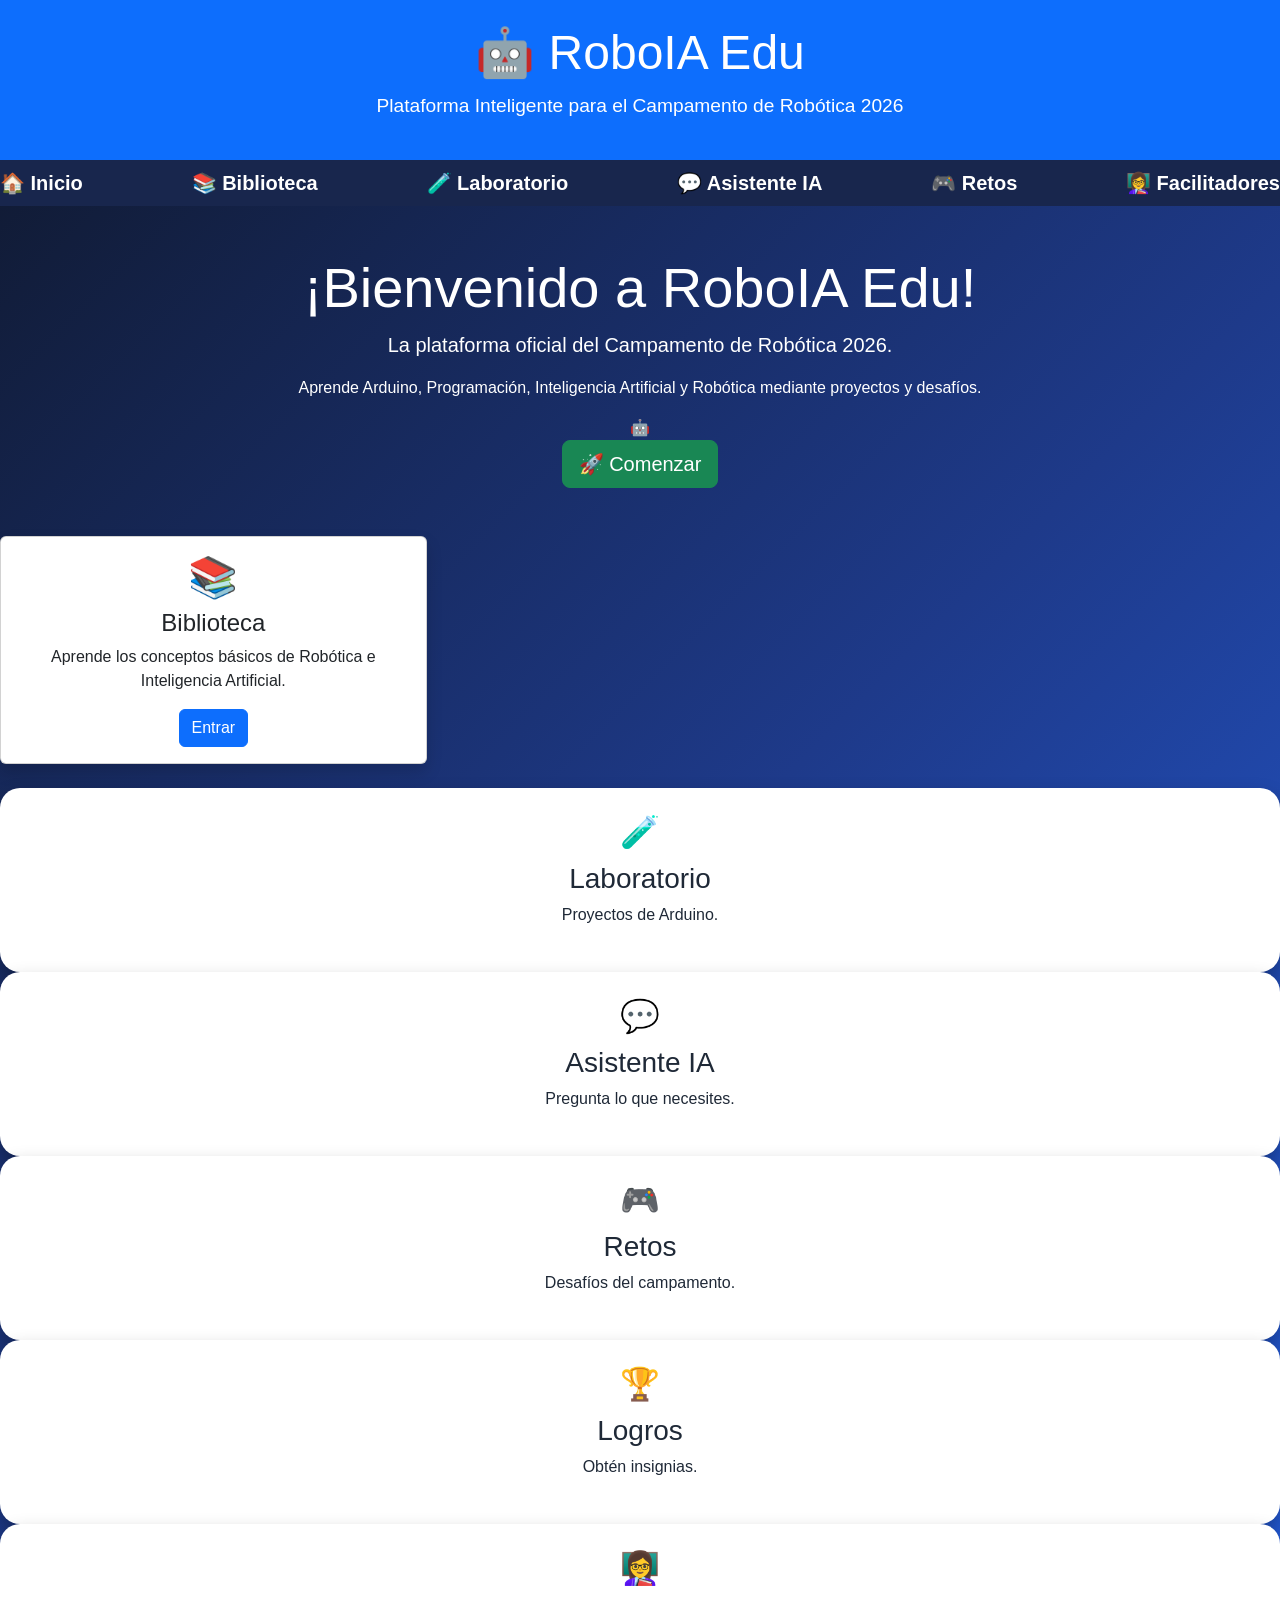
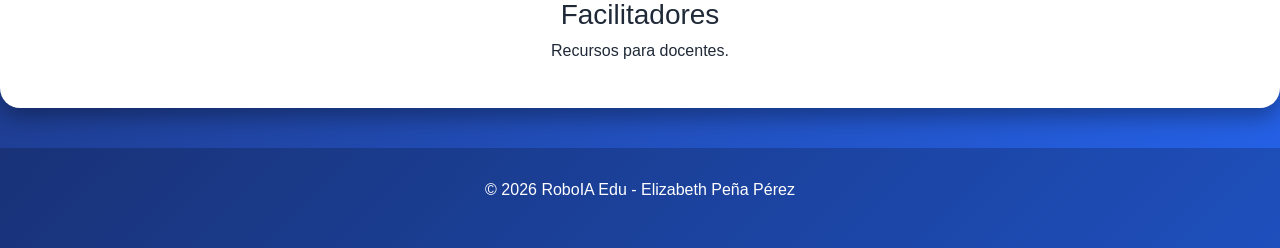
==== index.html @ e26d6e1f "Update button styling and add robot emoji" ====
<!DOCTYPE html>
<html lang="es">
<head>

<meta charset="UTF-8">
<meta name="viewport" content="width=device-width, initial-scale=1.0">
<link href="https://cdn.jsdelivr.net/npm/bootstrap@5.3.7/dist/css/bootstrap.min.css" rel="stylesheet">
<link href="https://cdn.jsdelivr.net/npm/bootstrap@5.3.7/dist/css/bootstrap.min.css" rel="stylesheet">
<title>RoboIA Edu</title>

<link rel="stylesheet" href="estilos.css">

</head>

<body>

<header class="bg-primary text-white text-center p-4">

    <h1>🤖 RoboIA Edu</h1>

    <p>Plataforma Inteligente para el Campamento de Robótica 2026</p>

</header>
<nav class="navbar">
    <a href="index.html">🏠 Inicio</a>
    <a href="biblioteca.html">📚 Biblioteca</a>
    <a href="laboratorio.html">🧪 Laboratorio</a>
    <a href="asistente.html">💬 Asistente IA</a>
    <a href="retos.html">🎮 Retos</a>
    <a href="facilitadores.html">👩‍🏫 Facilitadores</a>
</nav>
<section class="container text-center py-5">

    <h2 class="display-4">¡Bienvenido a RoboIA Edu!</h2>

    <p class="lead">
        La plataforma oficial del Campamento de Robótica 2026.
    </p>

    <p>
        Aprende Arduino, Programación, Inteligencia Artificial y Robótica mediante proyectos y desafíos.
    </p>
<div class="robot">
    🤖
</div>
    <button class="btn btn-success btn-lg" onclick="iniciarChat()">
        🚀 Comenzar
    </button>

</section>

<section class="menu">

<div class="col-md-4 mb-4">
    <div class="card shadow h-100">

        <div class="card-body text-center">

            <h1>📚</h1>

            <h4>Biblioteca</h4>

            <p>
                Aprende los conceptos básicos de Robótica e Inteligencia Artificial.
            </p>

            <a href="biblioteca.html" class="btn btn-primary">
                Entrar
            </a>

        </div>

    </div>
</div>

<div class="tarjeta">
<h2>🧪</h2>
<h3>Laboratorio</h3>
<p>Proyectos de Arduino.</p>
</div>

<div class="tarjeta">
<h2>💬</h2>
<h3>Asistente IA</h3>
<p>Pregunta lo que necesites.</p>
</div>

<div class="tarjeta">
<h2>🎮</h2>
<h3>Retos</h3>
<p>Desafíos del campamento.</p>
</div>

<div class="tarjeta">
<h2>🏆</h2>
<h3>Logros</h3>
<p>Obtén insignias.</p>
</div>

<div class="tarjeta">
<h2>👩‍🏫</h2>
<h3>Facilitadores</h3>
<p>Recursos para docentes.</p>
</div>

</section>

<footer>

<p>© 2026 RoboIA Edu - Elizabeth Peña Pérez</p>

</footer>

<script src="script.js"></script>

</body>
</html>
---- estilos.css ----
/* ==========================
   ESTILO GENERAL
========================== */

*{
    margin:0;
    padding:0;
    box-sizing:border-box;
}

body{
    font-family: Arial, Helvetica, sans-serif;
    background: linear-gradient(135deg,#0f172a,#1e3a8a,#2563eb);
    color:white;
    min-height:100vh;
}

/* ==========================
   ENCABEZADO
========================== */

header{
    text-align:center;
    padding:40px;
}

header h1{
    font-size:3rem;
}

header p{
    margin-top:10px;
    font-size:1.2rem;
}

/* ==========================
   CONTENEDOR
========================== */

.contenedor{
    width:90%;
    max-width:1200px;
    margin:auto;

    display:grid;
    grid-template-columns:repeat(auto-fit,minmax(250px,1fr));
    gap:25px;
    padding:30px;
}

/* ==========================
   TARJETAS
========================== */

.tarjeta{

    background:white;
    color:#1f2937;

    border-radius:20px;

    padding:25px;

    text-align:center;

    transition:0.4s;

    box-shadow:0 10px 20px rgba(0,0,0,.3);
}

.tarjeta:hover{

    transform:translateY(-10px);

    box-shadow:0 20px 40px rgba(0,0,0,.4);
}

.tarjeta img{

    width:90px;

    margin-bottom:15px;
}

.tarjeta h2{

    margin-bottom:10px;
}

.tarjeta p{

    margin-bottom:20px;

    line-height:1.5;
}

/* ==========================
   BOTÓN
========================== */

.boton{

    display:inline-block;

    background:#2563eb;

    color:white;

    text-decoration:none;

    padding:12px 25px;

    border-radius:50px;

    font-weight:bold;

    transition:.3s;
}

.boton:hover{

    background:#1d4ed8;

    transform:scale(1.05);
}

/* ==========================
   PIE DE PÁGINA
========================== */

footer{

    text-align:center;

    padding:30px;

    margin-top:40px;

    background:rgba(0,0,0,.2);
}
nav{
    background:#18264d;
    display:flex;
    justify-content:center;
    gap:45px;
    padding:18px;
    flex-wrap:wrap;
}

nav a{
    color:white;
    text-decoration:none;
    font-size:20px;
    font-weight:bold;
    transition:.3s;
}

nav a:hover{
    color:#00e5ff;
}
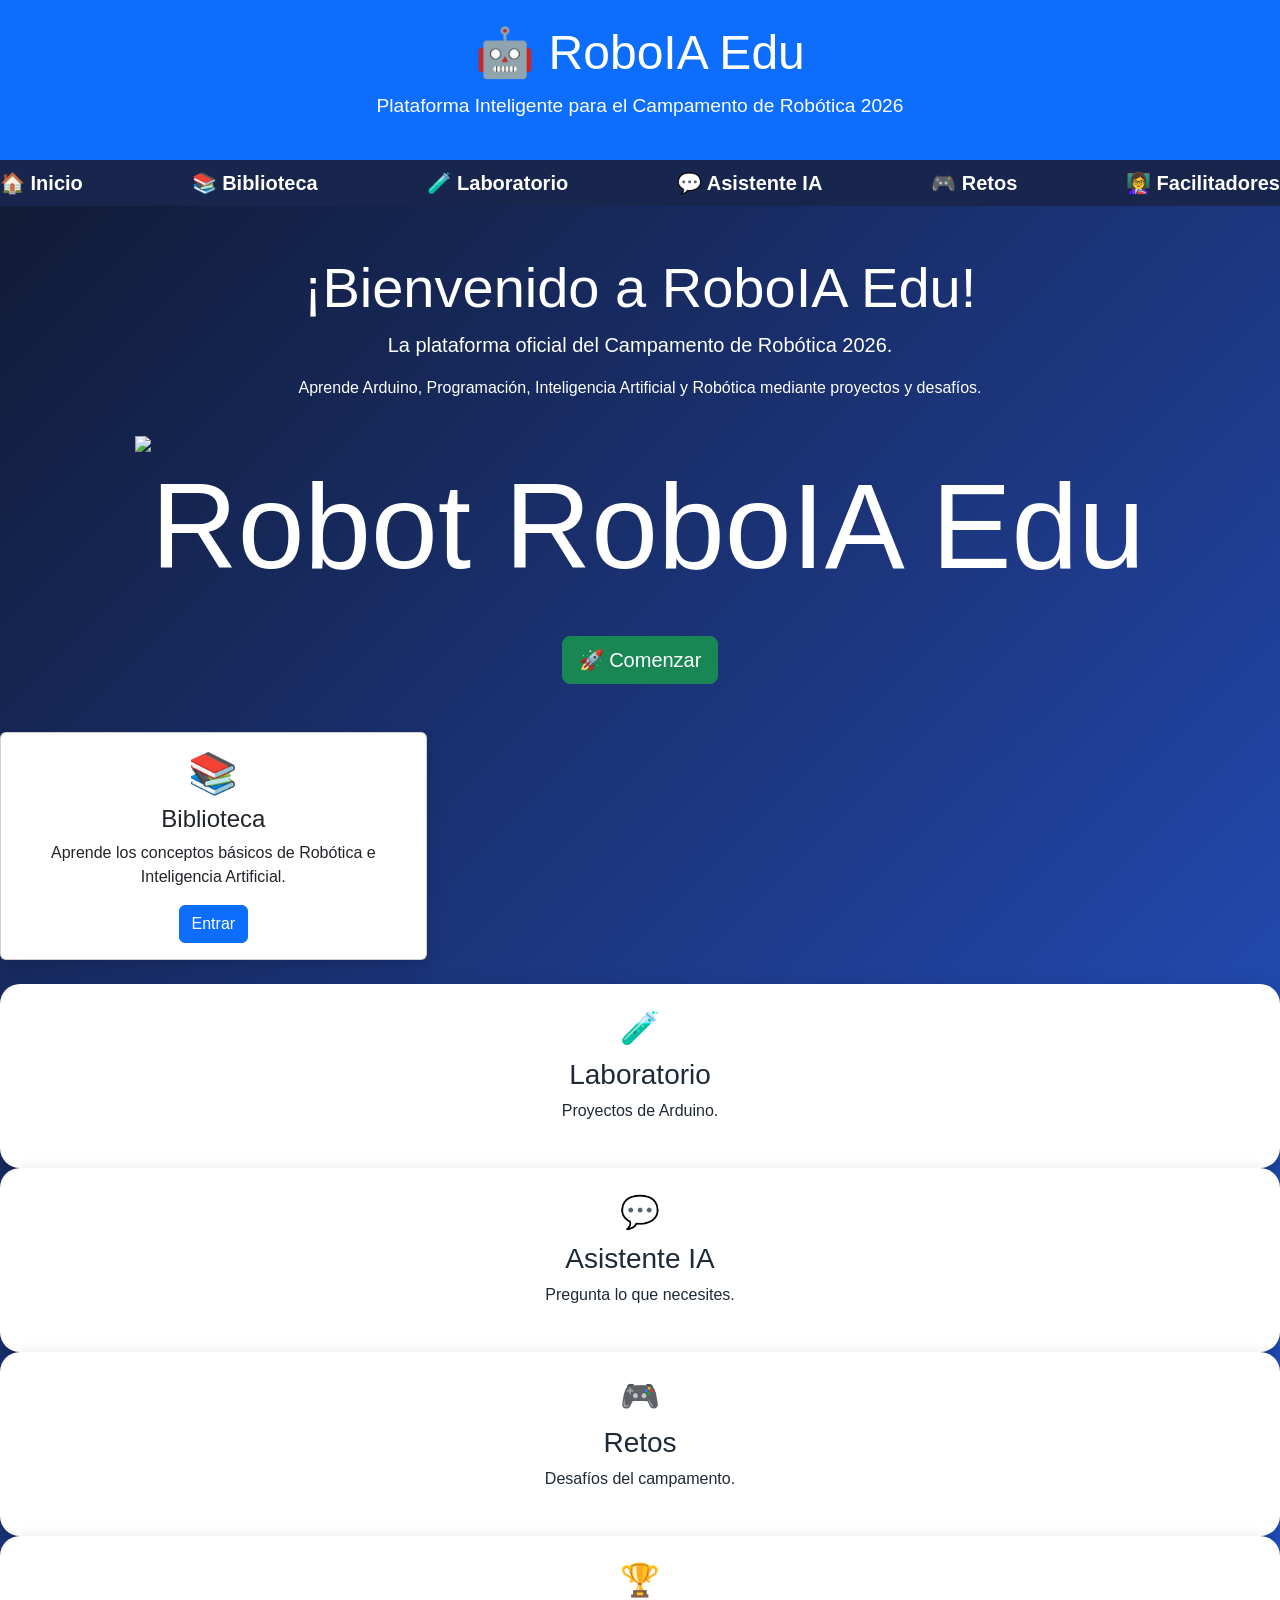
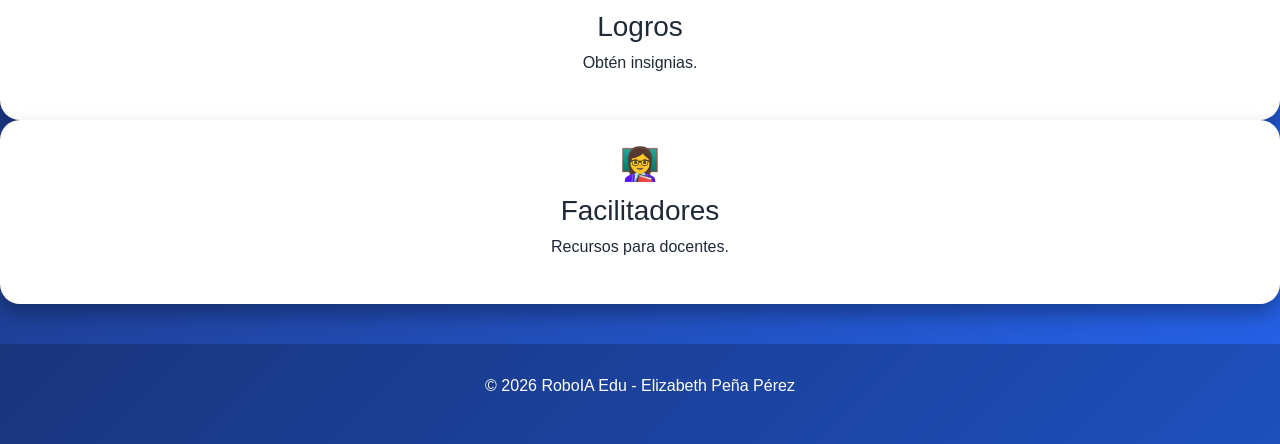
==== commit 16858b15: "Replace robot emoji with robot image" ====
--- a/index.html
+++ b/index.html
@@ -40,9 +40,7 @@
     <p>
         Aprende Arduino, Programación, Inteligencia Artificial y Robótica mediante proyectos y desafíos.
     </p>
-<div class="robot">
-    🤖
-</div>
+<img src="img/robot.png" class="robot" alt="Robot RoboIA Edu">
     <button class="btn btn-success btn-lg" onclick="iniciarChat()">
         🚀 Comenzar
     </button>
--- a/estilos.css
+++ b/estilos.css
@@ -158,3 +158,21 @@
 nav a:hover{
     color:#00e5ff;
 }
+.robot{
+    font-size:120px;
+    display:inline-block;
+    margin:20px auto;
+    text-align:center;
+    animation: flotar 1s infinite alternate;
+}
+}
+
+@keyframes flotar{
+    from{
+        transform: translateY(0px);
+    }
+
+    to{
+        transform: translateY(-50px);
+    }
+}
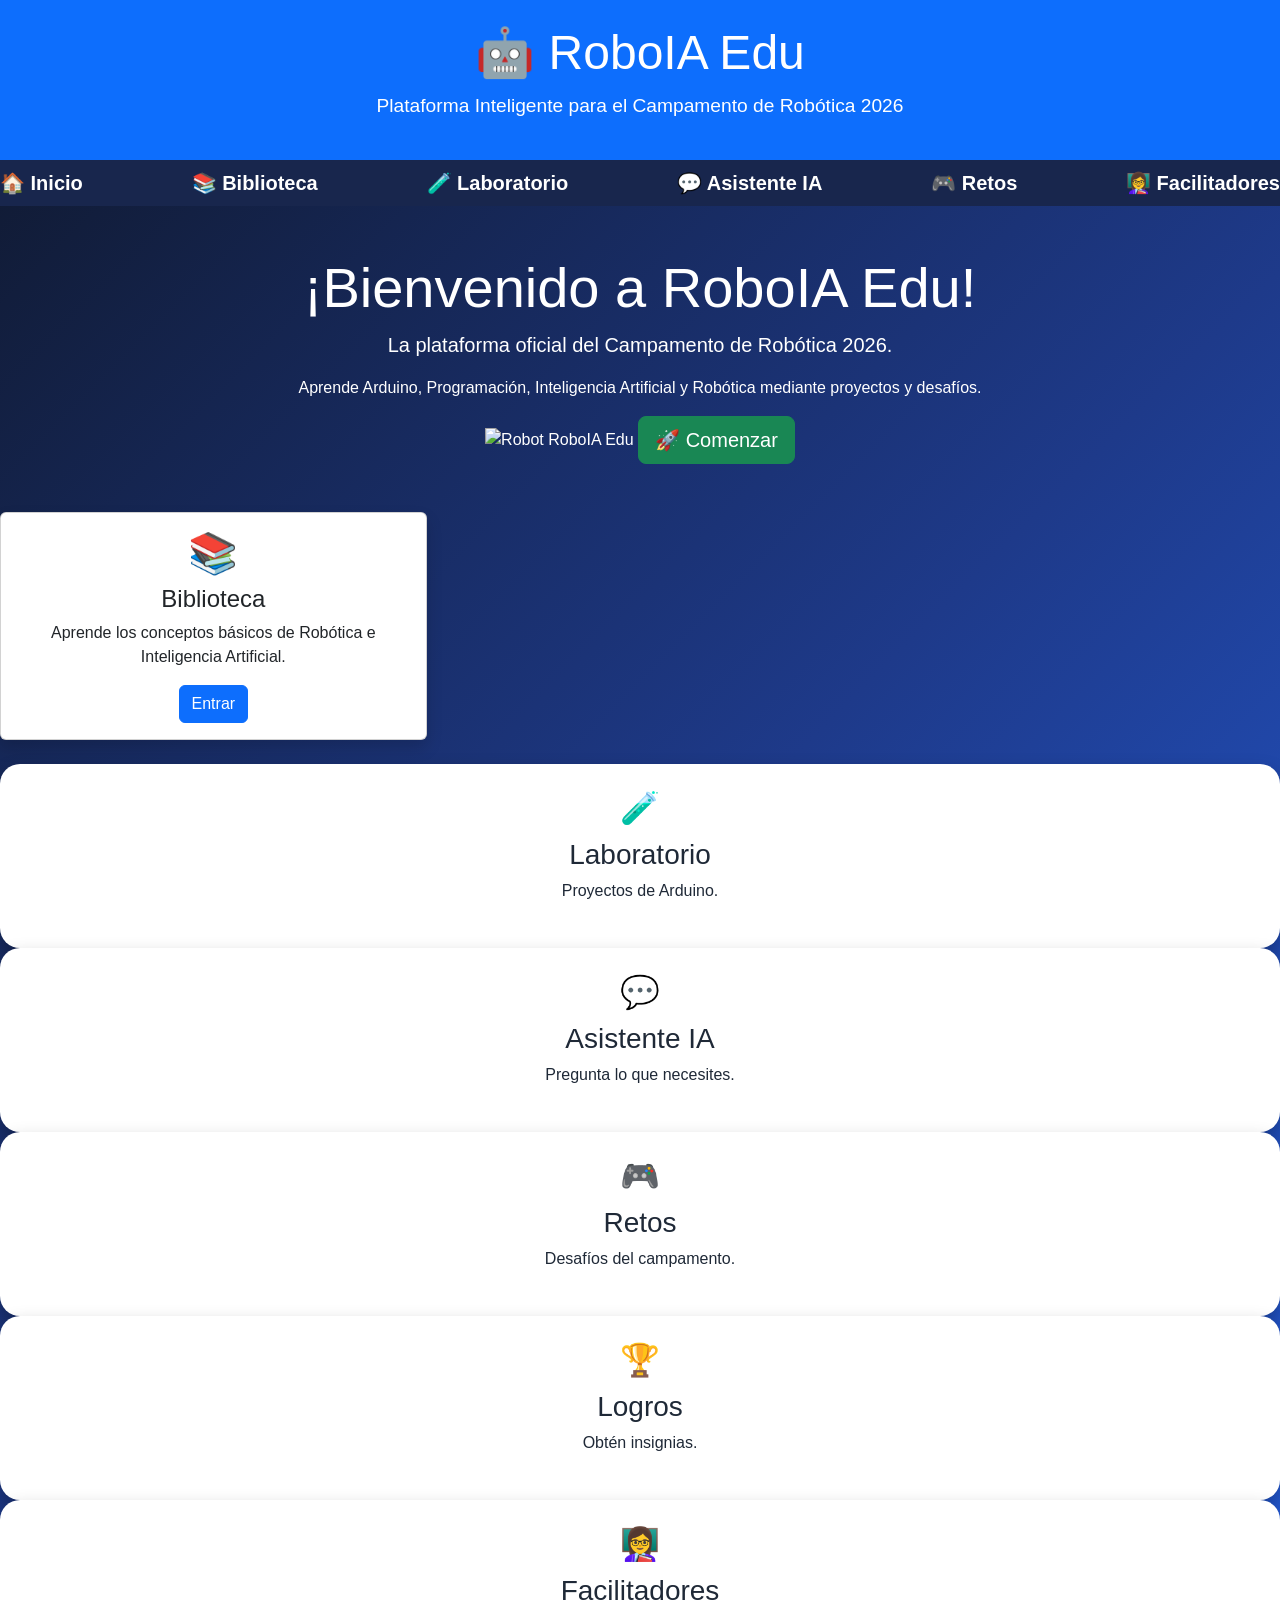
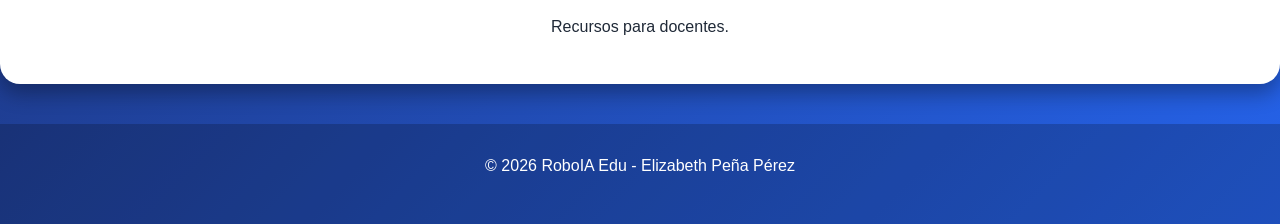
==== commit a1a9ab8a: "Update image source path for robot image" ====
--- a/index.html
+++ b/index.html
@@ -40,7 +40,7 @@
     <p>
         Aprende Arduino, Programación, Inteligencia Artificial y Robótica mediante proyectos y desafíos.
     </p>
-<img src="img/robot.png" class="robot" alt="Robot RoboIA Edu">
+<img src="imagen/robot.png" class="robot" alt="Robot RoboIA Edu">
     <button class="btn btn-success btn-lg" onclick="iniciarChat()">
         🚀 Comenzar
     </button>
--- a/estilos.css
+++ b/estilos.css
@@ -158,12 +158,19 @@
 nav a:hover{
     color:#00e5ff;
 }
-.robot{
-    font-size:120px;
-    display:inline-block;
-    margin:20px auto;
-    text-align:center;
-    animation: flotar 1s infinite alternate;
+@keyframes flotar{
+    0%{
+        transform: translateY(0);
+    }
+
+    50%{
+        transform: translateY(-15px);
+    }
+
+    100%{
+        transform: translateY(0);
+    }
+}
 }
 }
 
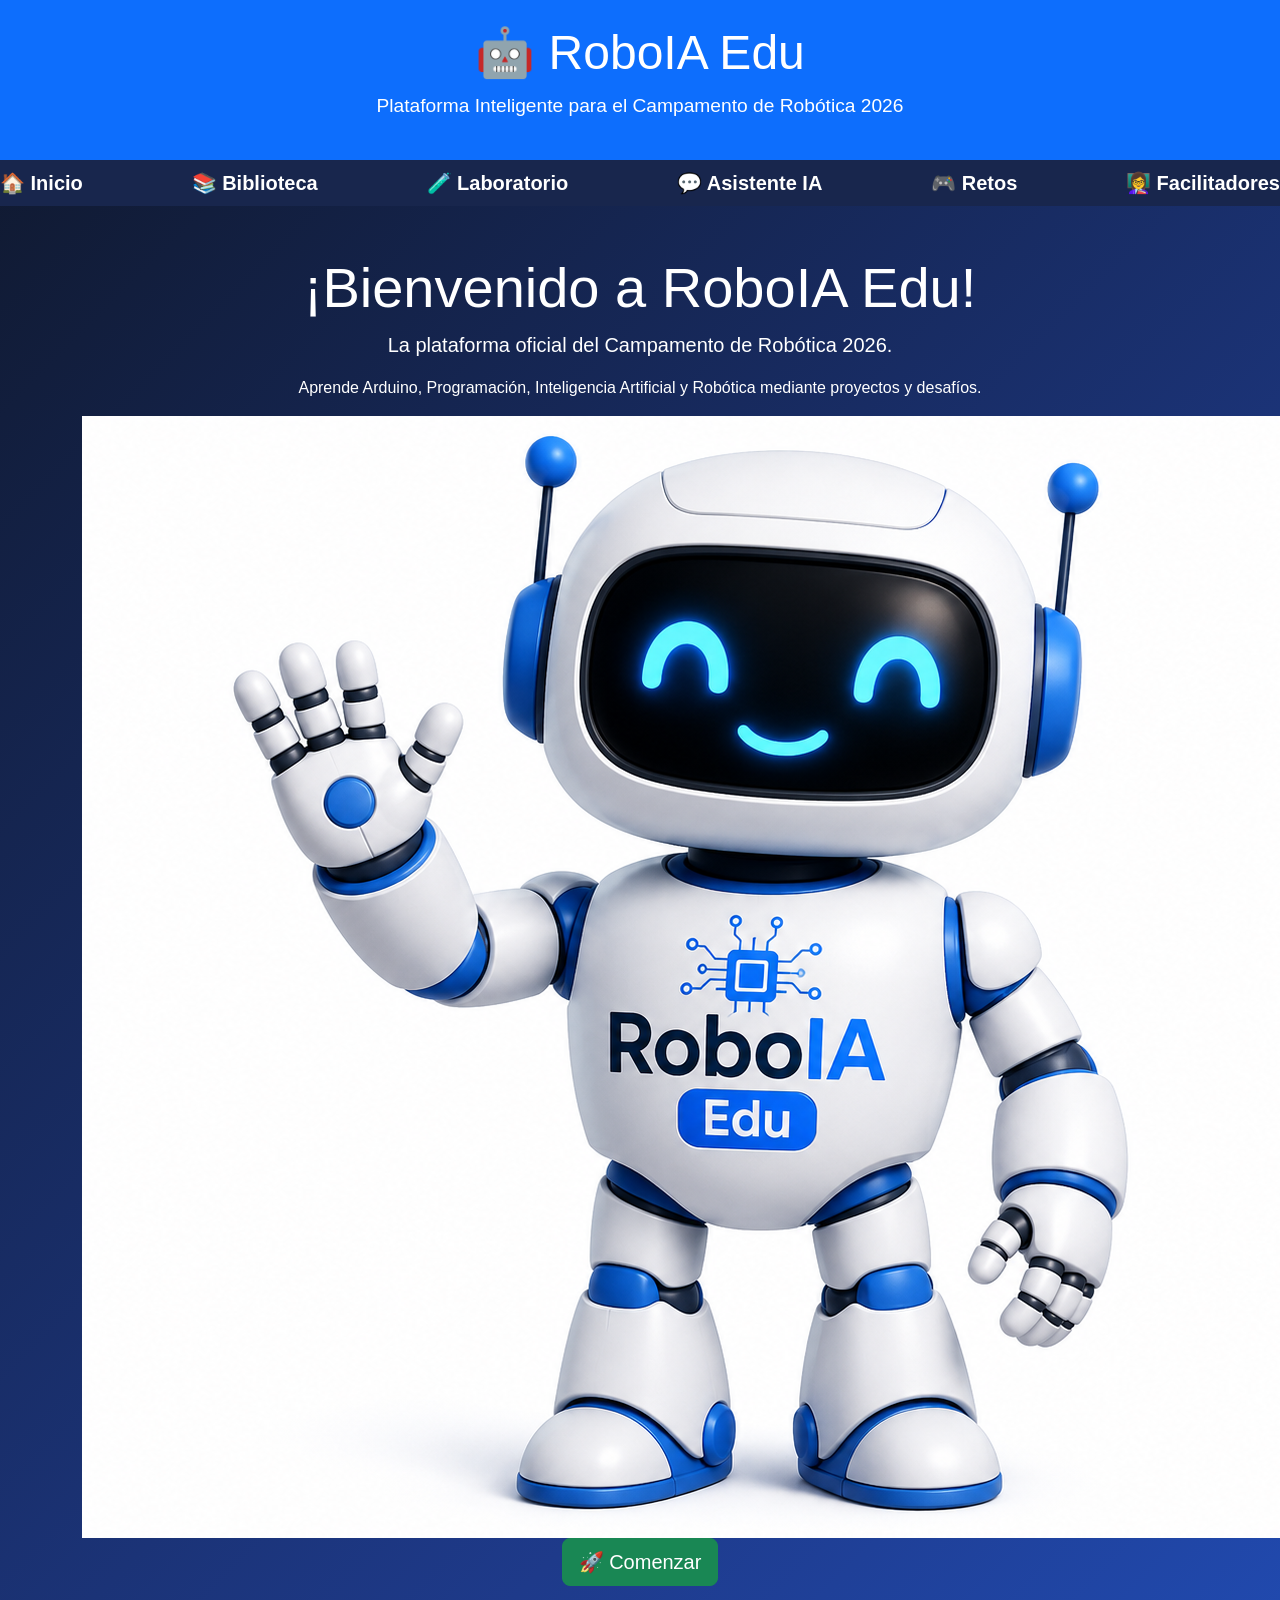
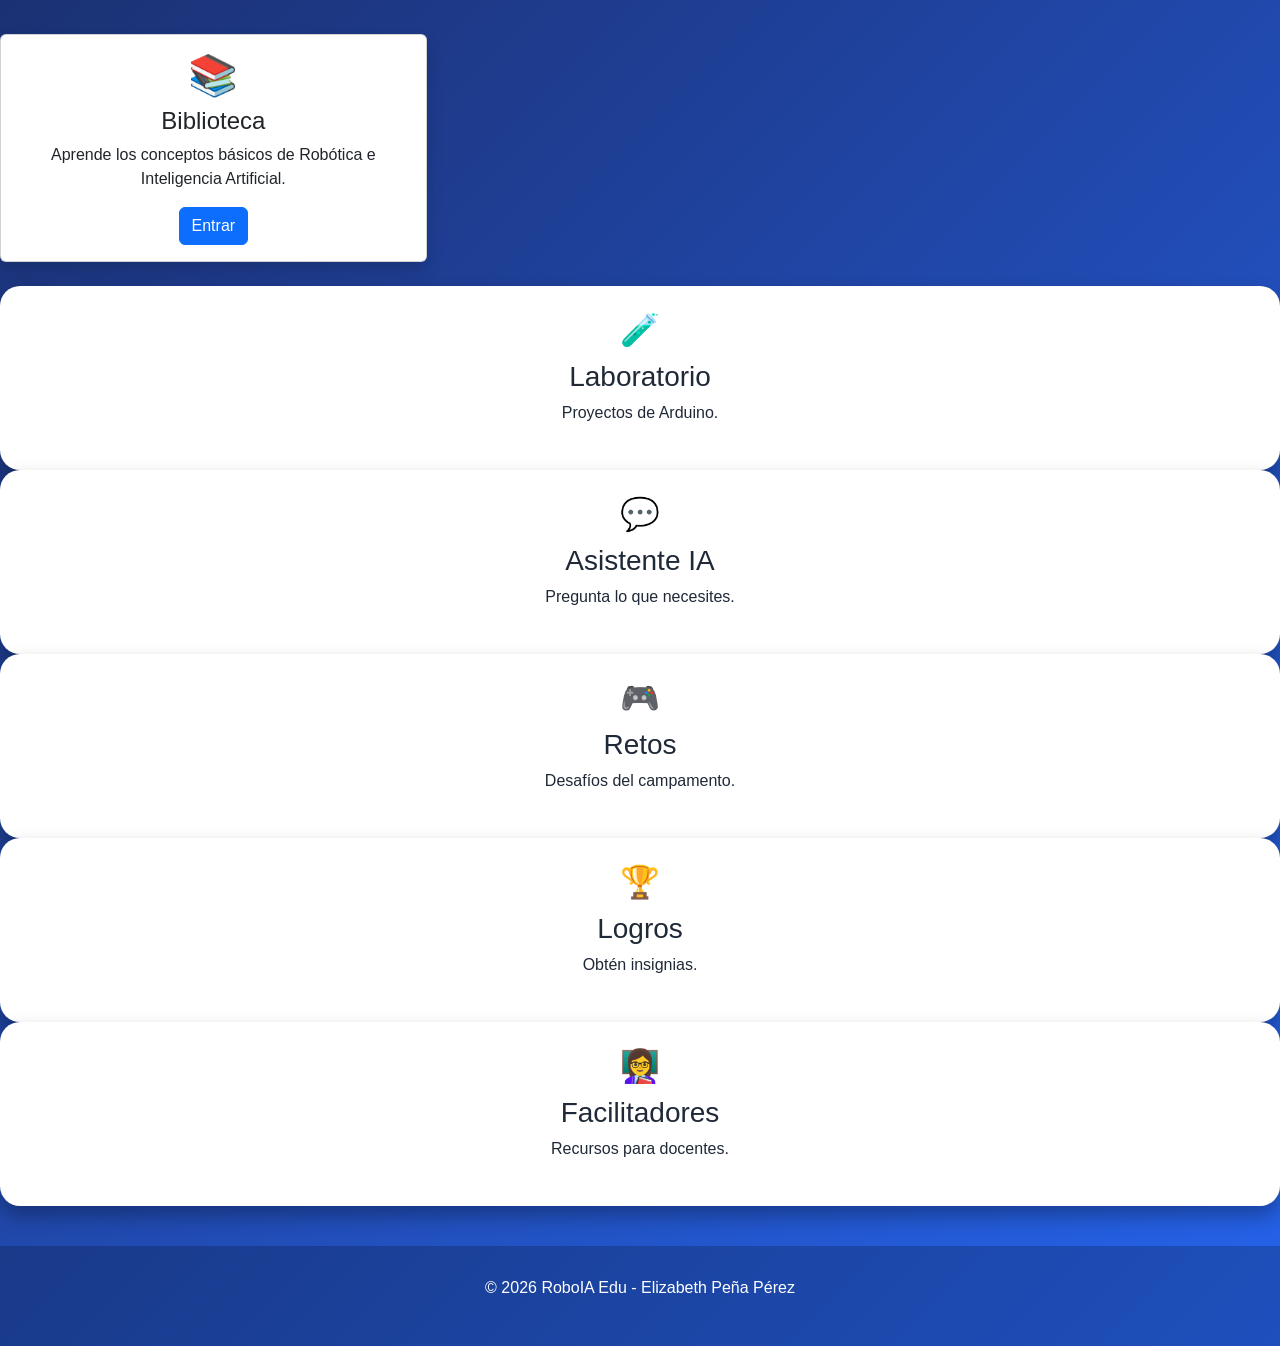
==== commit 44fdc918: "Correct image source extension in index.html Fix image source extension from '.png' to '.png.png'." ====
--- a/index.html
+++ b/index.html
@@ -40,7 +40,7 @@
     <p>
         Aprende Arduino, Programación, Inteligencia Artificial y Robótica mediante proyectos y desafíos.
     </p>
-<img src="imagen/robot.png" class="robot" alt="Robot RoboIA Edu">
+<img src="imagen/robot.png.png" class="robot" alt="Robot RoboIA Edu">
     <button class="btn btn-success btn-lg" onclick="iniciarChat()">
         🚀 Comenzar
     </button>
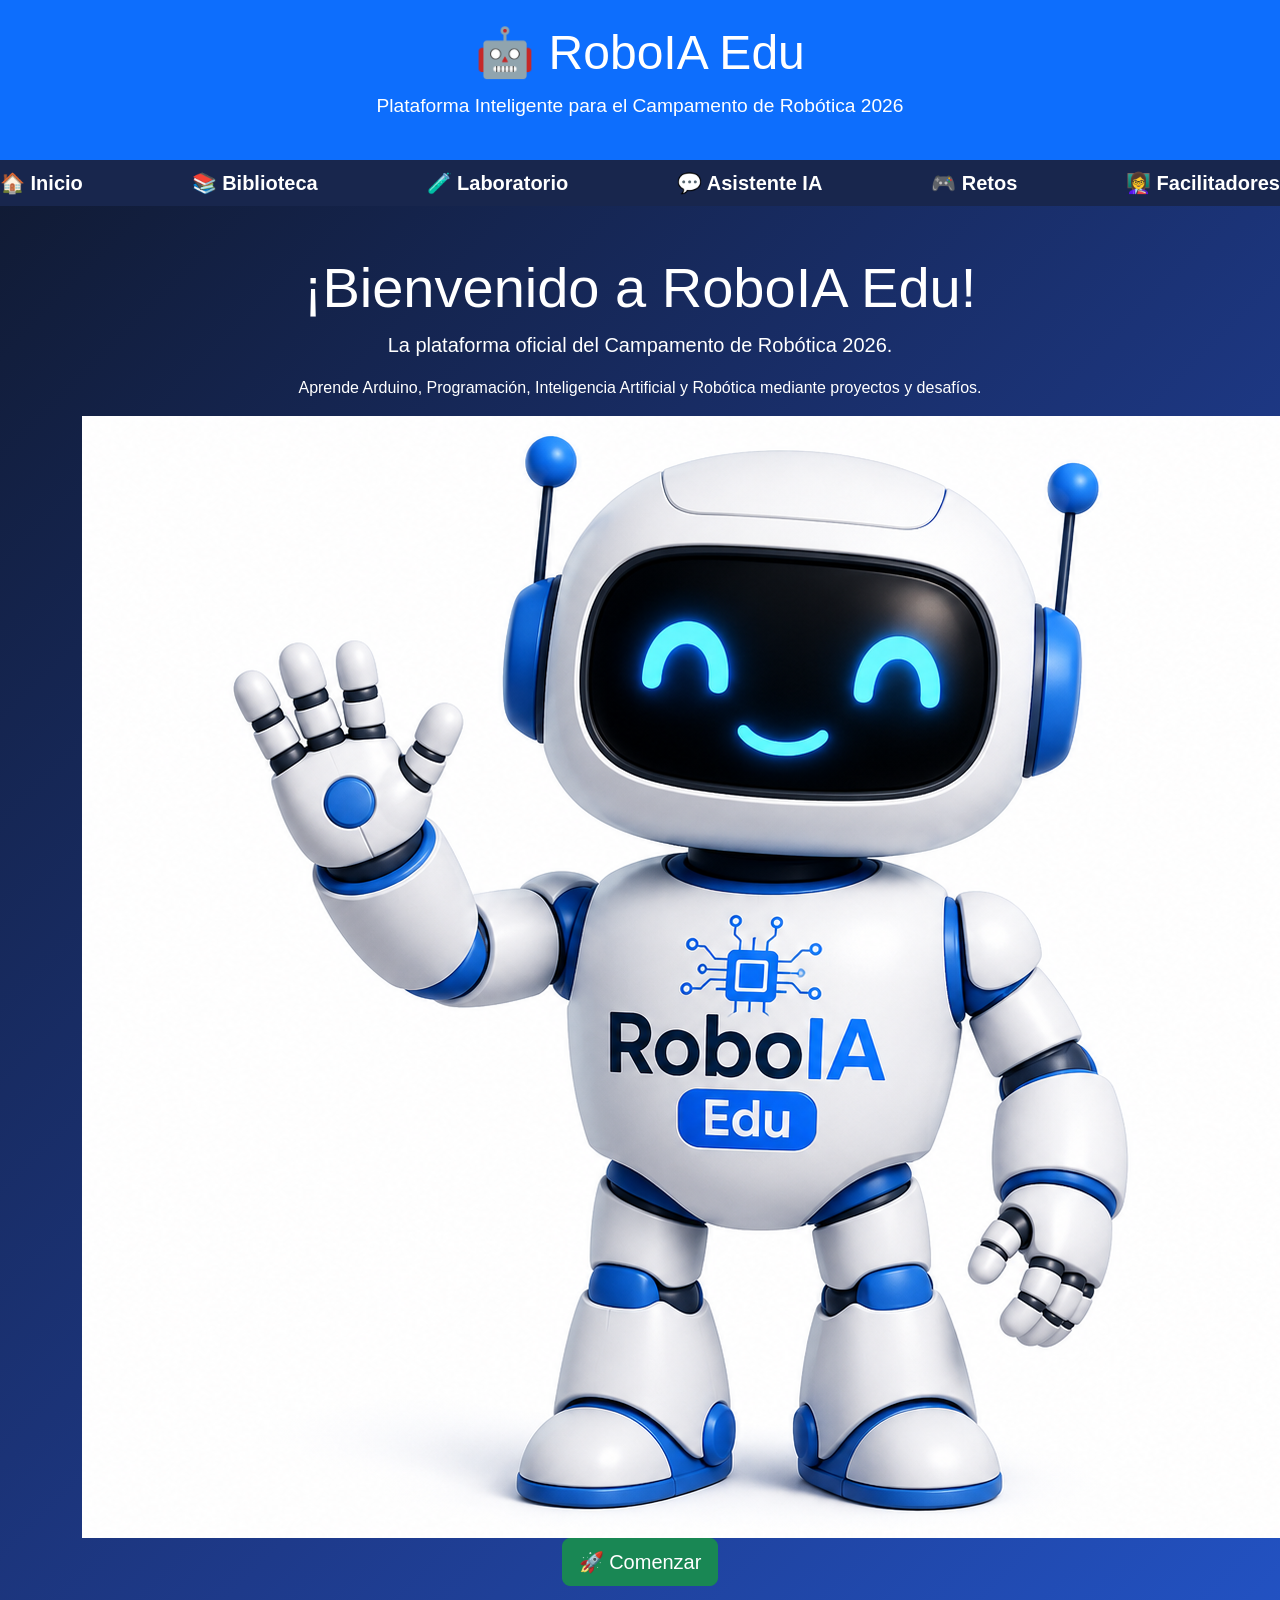
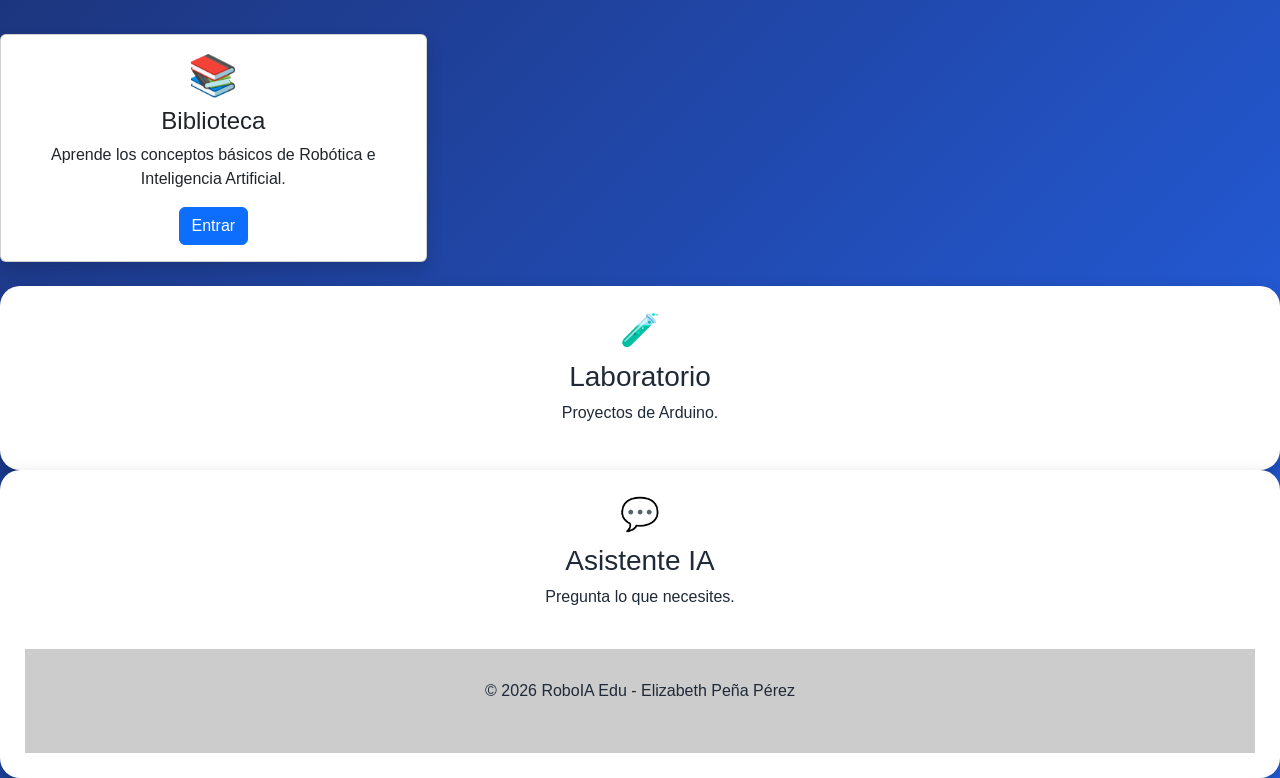
==== commit 6fa24e98: "Remove tarjeta sections from index.html Removed several tarjeta sections from index.html." ====
--- a/index.html
+++ b/index.html
@@ -81,27 +81,6 @@
 <h2>💬</h2>
 <h3>Asistente IA</h3>
 <p>Pregunta lo que necesites.</p>
-</div>
-
-<div class="tarjeta">
-<h2>🎮</h2>
-<h3>Retos</h3>
-<p>Desafíos del campamento.</p>
-</div>
-
-<div class="tarjeta">
-<h2>🏆</h2>
-<h3>Logros</h3>
-<p>Obtén insignias.</p>
-</div>
-
-<div class="tarjeta">
-<h2>👩‍🏫</h2>
-<h3>Facilitadores</h3>
-<p>Recursos para docentes.</p>
-</div>
-
-</section>
 
 <footer>
 
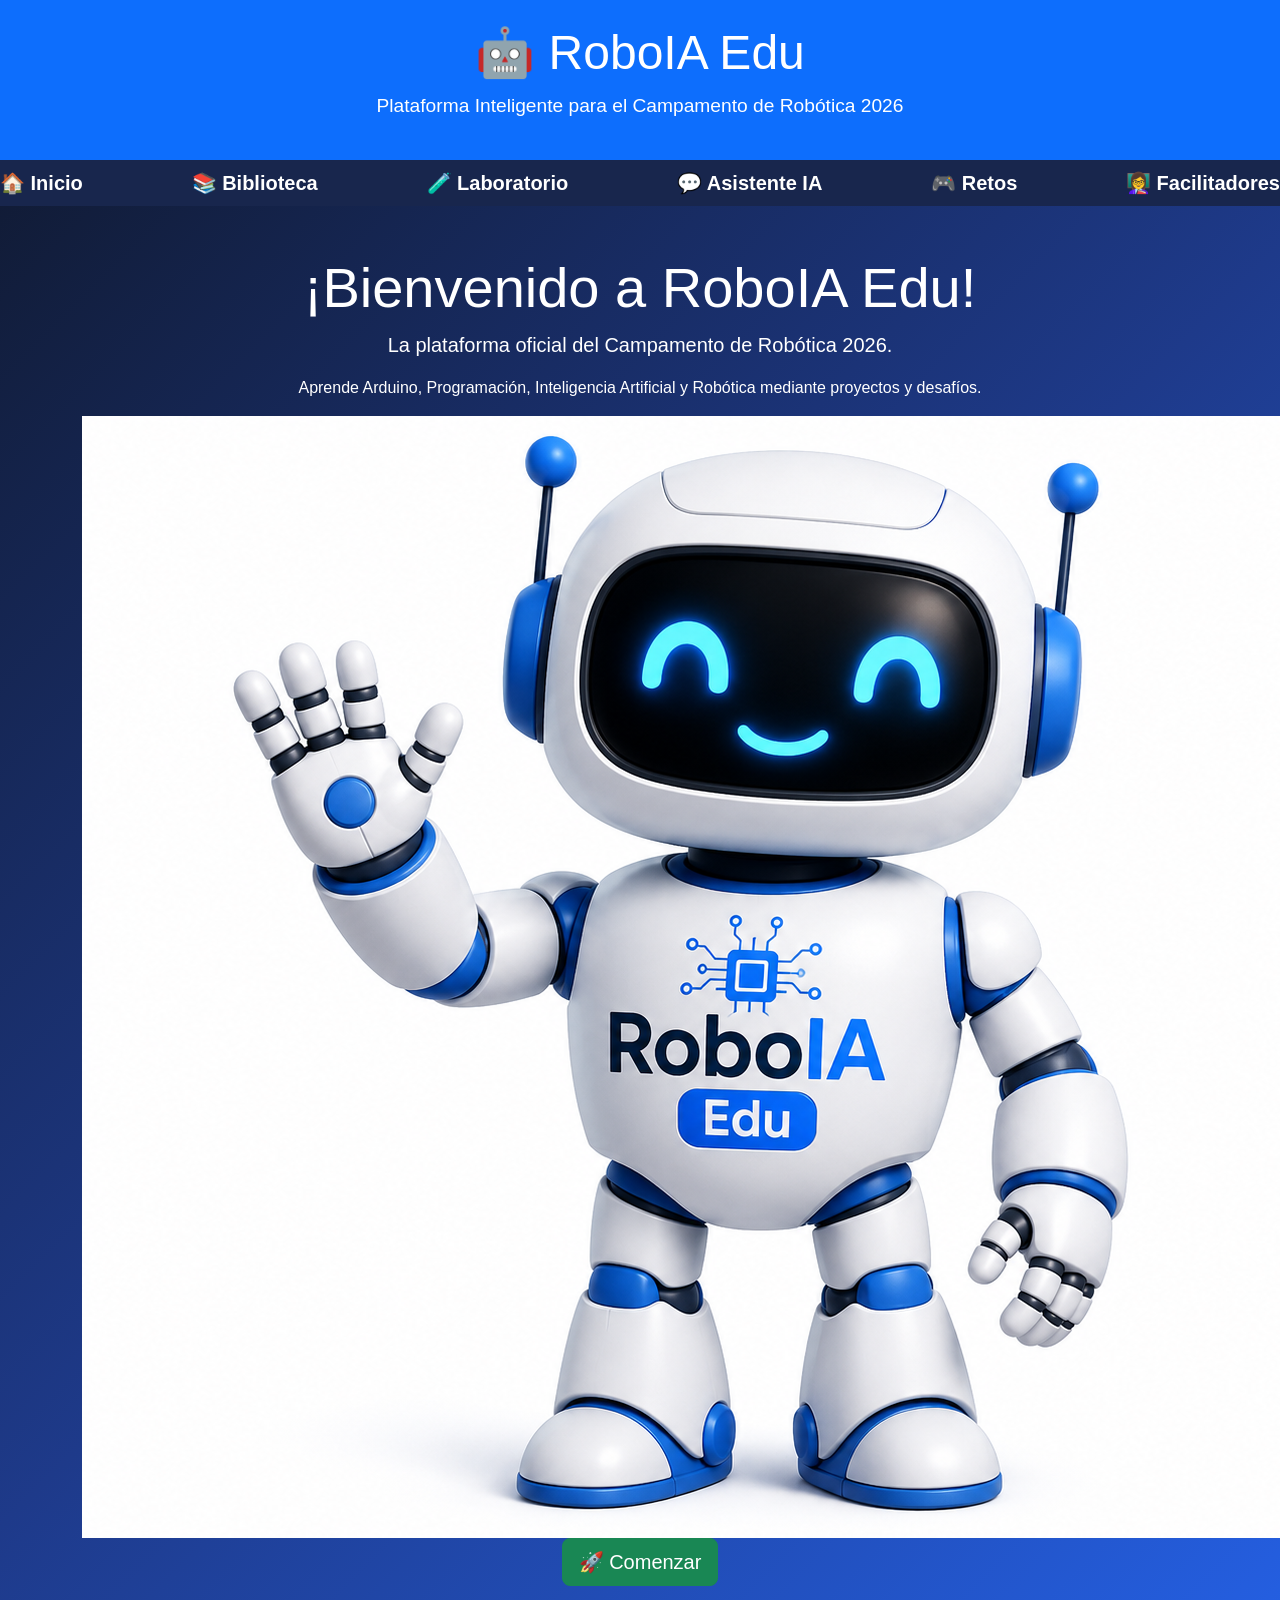
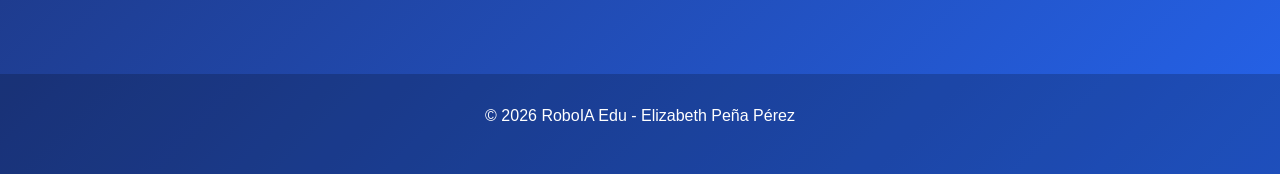
==== commit a69d6c4d: "Remove menu section from index.html" ====
--- a/index.html
+++ b/index.html
@@ -47,40 +47,6 @@
 
 </section>
 
-<section class="menu">
-
-<div class="col-md-4 mb-4">
-    <div class="card shadow h-100">
-
-        <div class="card-body text-center">
-
-            <h1>📚</h1>
-
-            <h4>Biblioteca</h4>
-
-            <p>
-                Aprende los conceptos básicos de Robótica e Inteligencia Artificial.
-            </p>
-
-            <a href="biblioteca.html" class="btn btn-primary">
-                Entrar
-            </a>
-
-        </div>
-
-    </div>
-</div>
-
-<div class="tarjeta">
-<h2>🧪</h2>
-<h3>Laboratorio</h3>
-<p>Proyectos de Arduino.</p>
-</div>
-
-<div class="tarjeta">
-<h2>💬</h2>
-<h3>Asistente IA</h3>
-<p>Pregunta lo que necesites.</p>
 
 <footer>
 
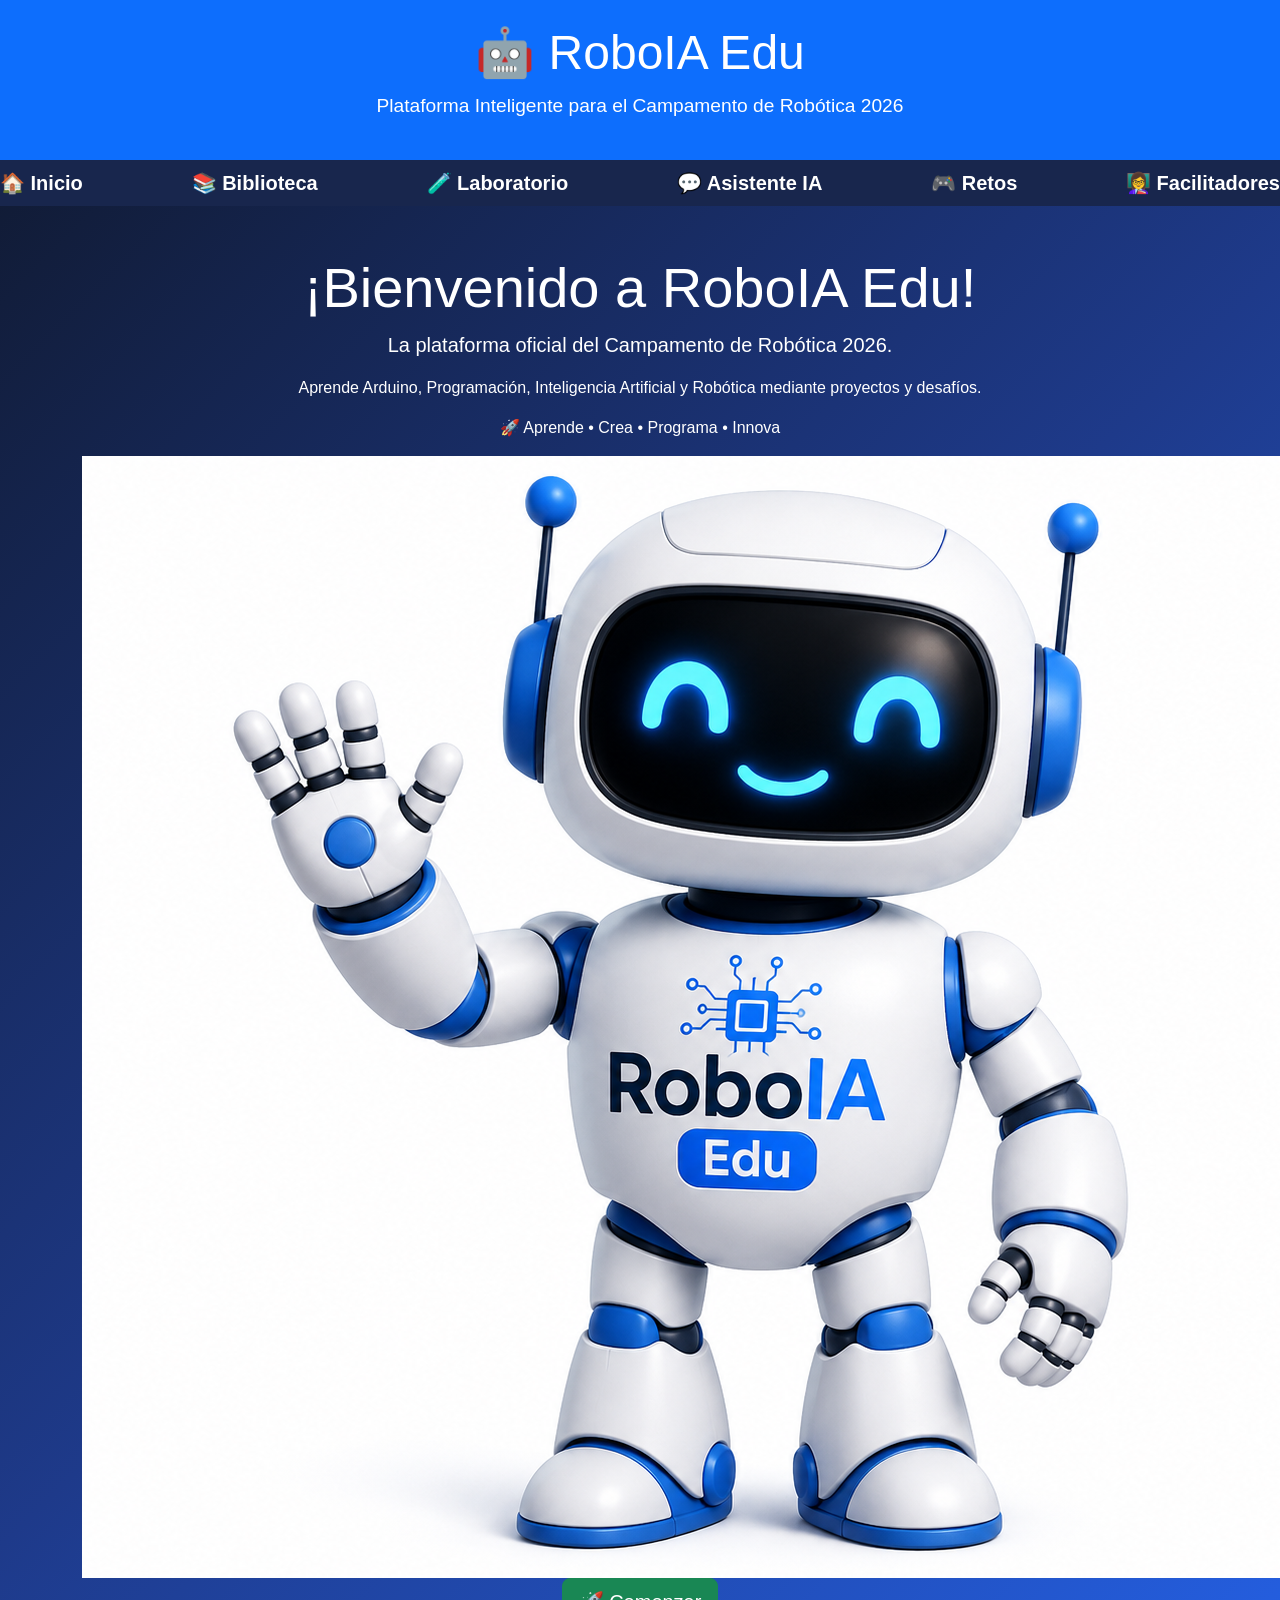
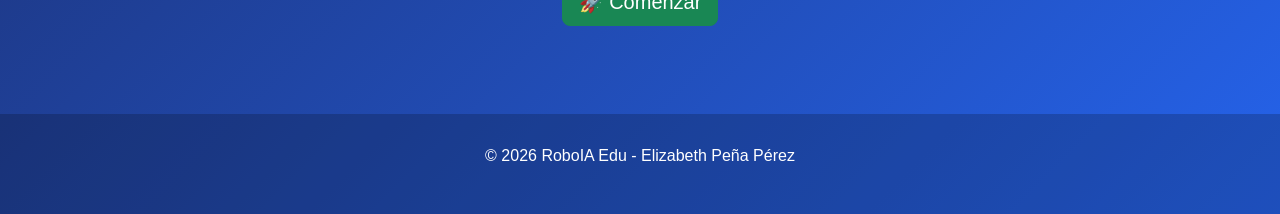
==== commit 709ea3b3: "Add motivational message paragraph to index.html Added a new paragraph with a motivational message." ====
--- a/index.html
+++ b/index.html
@@ -40,6 +40,9 @@
     <p>
         Aprende Arduino, Programación, Inteligencia Artificial y Robótica mediante proyectos y desafíos.
     </p>
+    <p class="mensaje">
+    🚀 Aprende • Crea • Programa • Innova
+</p>
 <img src="imagen/robot.png.png" class="robot" alt="Robot RoboIA Edu">
     <button class="btn btn-success btn-lg" onclick="iniciarChat()">
         🚀 Comenzar
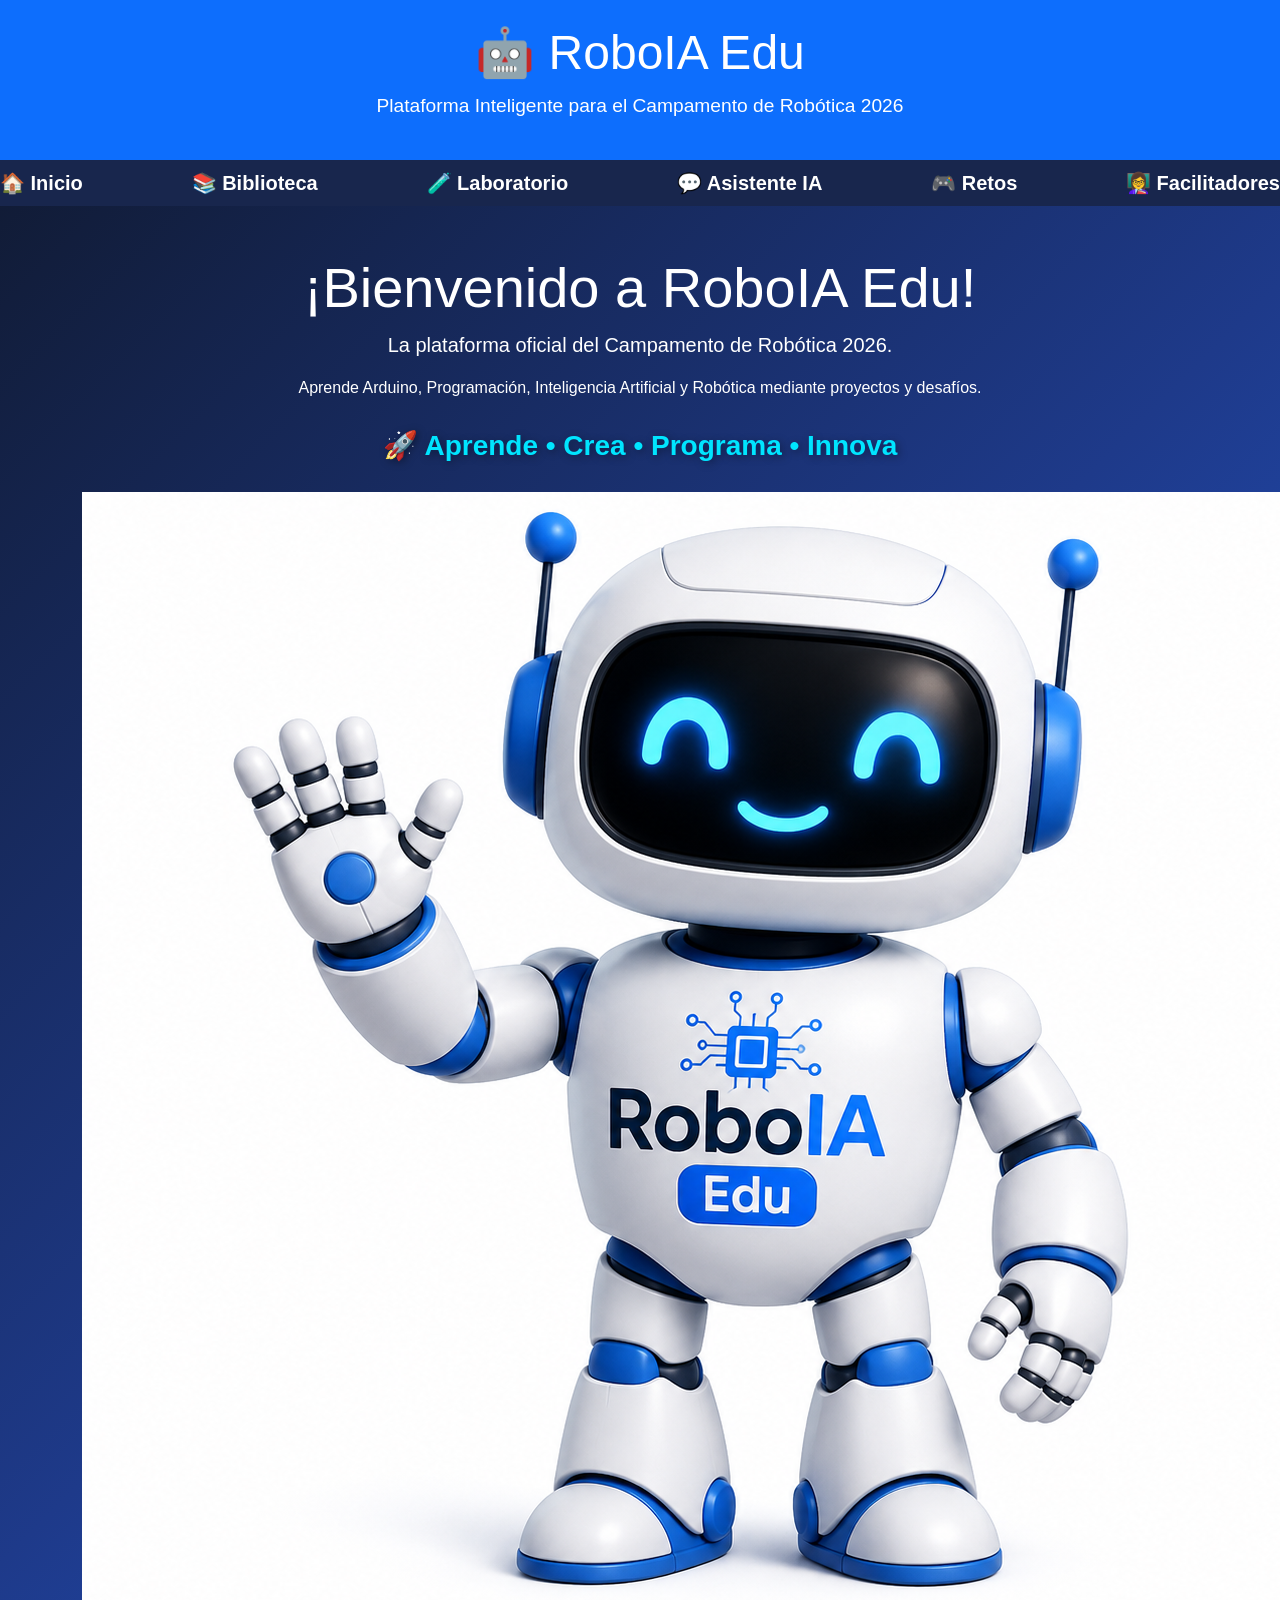
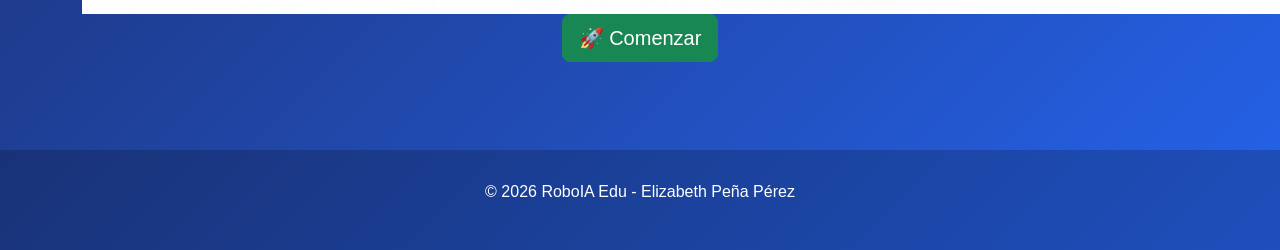
==== commit b00e759e: "Replace button with link for starting chat" ====
--- a/index.html
+++ b/index.html
@@ -44,9 +44,9 @@
     🚀 Aprende • Crea • Programa • Innova
 </p>
 <img src="imagen/robot.png.png" class="robot" alt="Robot RoboIA Edu">
-    <button class="btn btn-success btn-lg" onclick="iniciarChat()">
-        🚀 Comenzar
-    </button>
+  <a href="inicio.html" class="btn btn-success btn-lg">
+    🚀 Comenzar
+</a>
 
 </section>
 
--- a/estilos.css
+++ b/estilos.css
@@ -183,3 +183,10 @@
         transform: translateY(-50px);
     }
 }
+.mensaje{
+    font-size:28px;
+    font-weight:bold;
+    color:#00e5ff;
+    margin:25px 0;
+    text-shadow:2px 2px 8px rgba(0,0,0,.4);
+}
